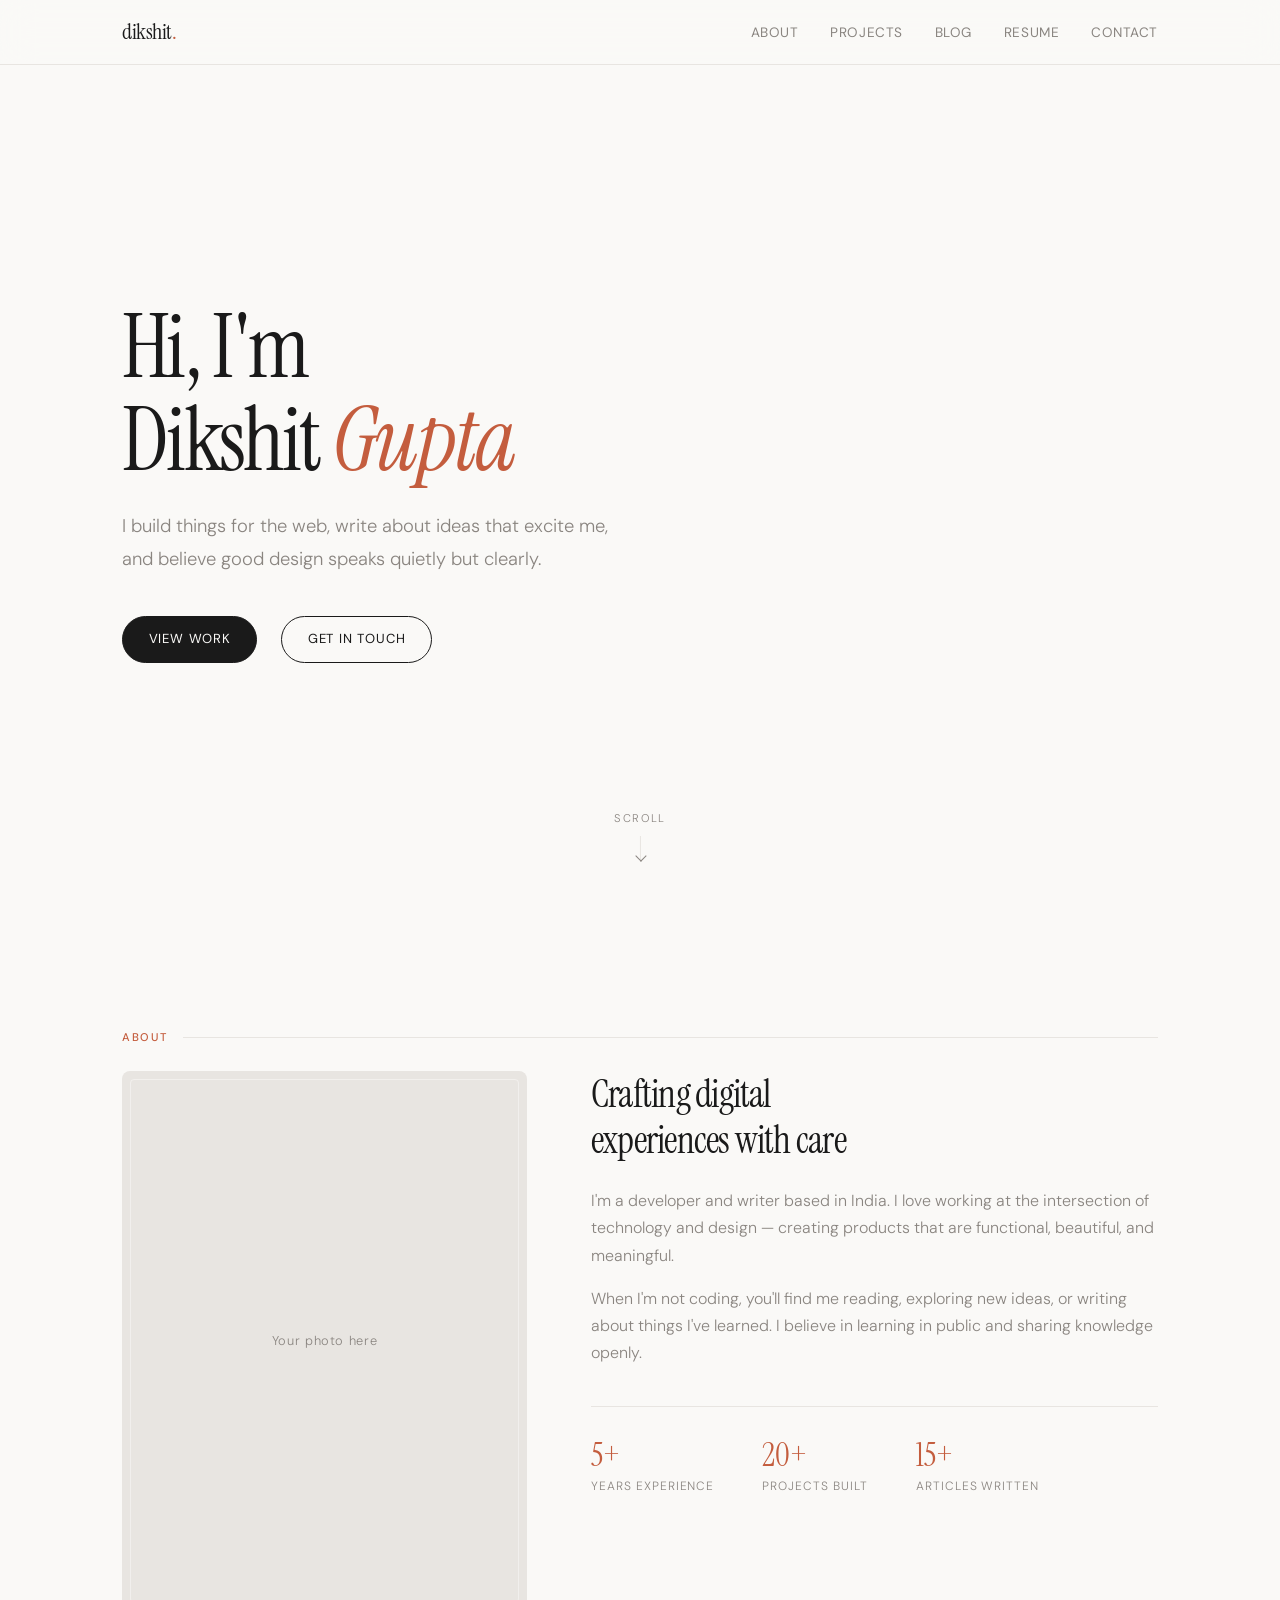
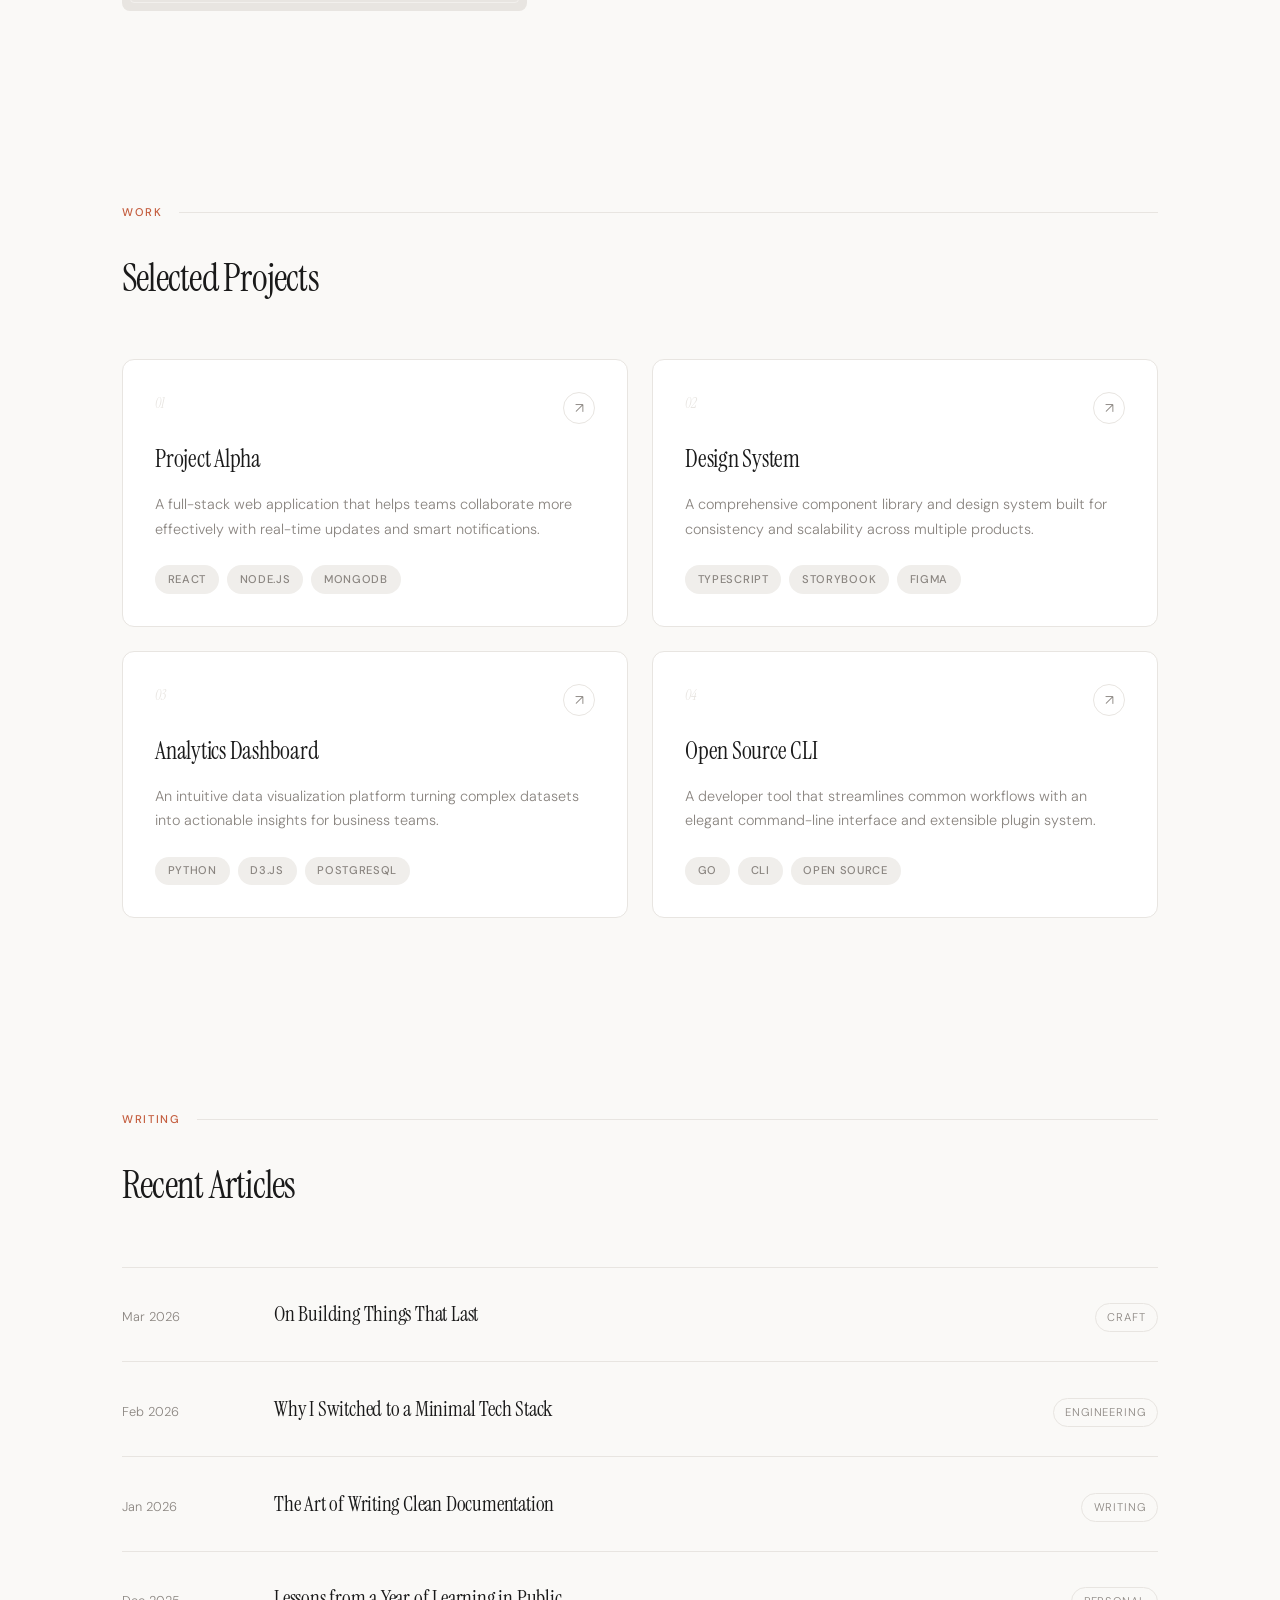
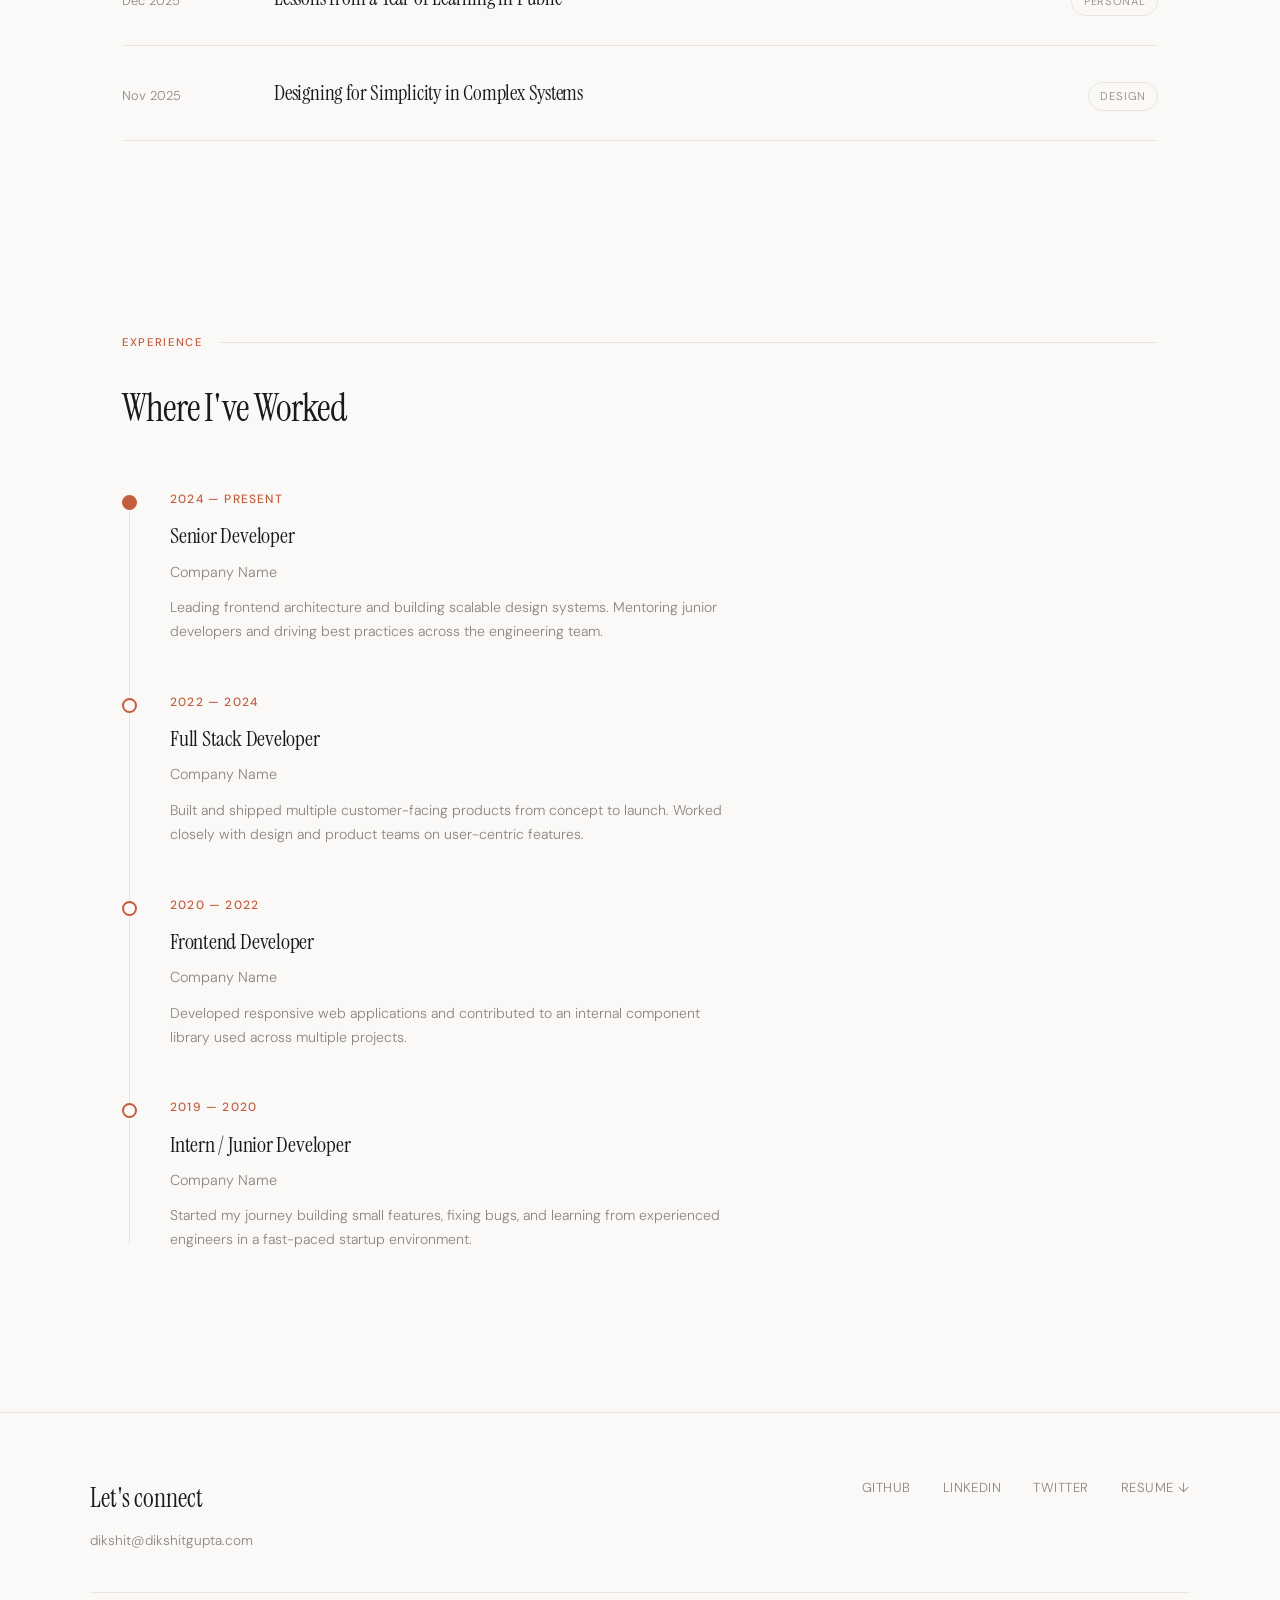
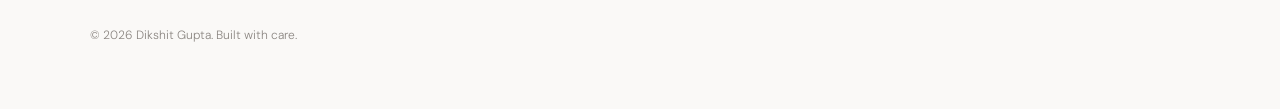
==== index.html @ 6ac7a6ec "basic page" ====
<!DOCTYPE html>
<html lang="en">
<head>
<meta charset="UTF-8">
<meta name="viewport" content="width=device-width, initial-scale=1.0">
<title>Dikshit Gupta</title>
<link href="https://fonts.googleapis.com/css2?family=Instrument+Serif:ital@0;1&family=DM+Sans:ital,wght@0,300;0,400;0,500;1,300;1,400&display=swap" rel="stylesheet">
<style>
  :root {
    --ink: #1a1a1a;
    --paper: #faf9f7;
    --muted: #8a8580;
    --accent: #c45d3e;
    --border: #e8e5e1;
    --card-bg: #ffffff;
    --tag-bg: #f0eeeb;
    --serif: 'Instrument Serif', Georgia, serif;
    --sans: 'DM Sans', -apple-system, sans-serif;
  }

  * { margin: 0; padding: 0; box-sizing: border-box; }

  html {
    scroll-behavior: smooth;
    scrollbar-width: thin;
    scrollbar-color: var(--border) transparent;
  }

  body {
    font-family: var(--sans);
    background: var(--paper);
    color: var(--ink);
    font-weight: 300;
    line-height: 1.7;
    font-size: 16px;
    -webkit-font-smoothing: antialiased;
  }

  ::selection {
    background: var(--accent);
    color: white;
  }

  /* ---- NAV ---- */
  nav {
    position: fixed;
    top: 0;
    width: 100%;
    z-index: 100;
    background: rgba(250, 249, 247, 0.85);
    backdrop-filter: blur(16px);
    -webkit-backdrop-filter: blur(16px);
    border-bottom: 1px solid var(--border);
  }

  nav .nav-inner {
    max-width: 1100px;
    margin: 0 auto;
    padding: 0 2rem;
    display: flex;
    justify-content: space-between;
    align-items: center;
    height: 64px;
  }

  nav .logo {
    font-family: var(--serif);
    font-size: 1.35rem;
    color: var(--ink);
    text-decoration: none;
    letter-spacing: -0.02em;
  }

  nav .logo span { color: var(--accent); }

  nav .nav-links {
    display: flex;
    gap: 2rem;
    list-style: none;
  }

  nav .nav-links a {
    text-decoration: none;
    color: var(--muted);
    font-size: 0.85rem;
    font-weight: 400;
    letter-spacing: 0.04em;
    text-transform: uppercase;
    transition: color 0.3s;
    position: relative;
  }

  nav .nav-links a::after {
    content: '';
    position: absolute;
    bottom: -4px;
    left: 0;
    width: 0;
    height: 1.5px;
    background: var(--accent);
    transition: width 0.3s ease;
  }

  nav .nav-links a:hover { color: var(--ink); }
  nav .nav-links a:hover::after { width: 100%; }

  /* ---- HAMBURGER ---- */
  .hamburger {
    display: none;
    flex-direction: column;
    gap: 5px;
    cursor: pointer;
    background: none;
    border: none;
    padding: 4px;
  }
  .hamburger span {
    display: block;
    width: 22px;
    height: 1.5px;
    background: var(--ink);
    transition: all 0.3s;
  }

  /* ---- SECTIONS ---- */
  section {
    max-width: 1100px;
    margin: 0 auto;
    padding: 0 2rem;
  }

  .section-label {
    font-size: 0.7rem;
    font-weight: 500;
    letter-spacing: 0.15em;
    text-transform: uppercase;
    color: var(--accent);
    margin-bottom: 1.5rem;
    display: flex;
    align-items: center;
    gap: 1rem;
  }

  .section-label::after {
    content: '';
    flex: 1;
    height: 1px;
    background: var(--border);
  }

  /* ---- HERO ---- */
  .hero {
    min-height: 100vh;
    display: flex;
    flex-direction: column;
    justify-content: center;
    padding-top: 64px;
  }

  .hero-content {
    max-width: 720px;
  }

  .hero h1 {
    font-family: var(--serif);
    font-size: clamp(3rem, 7vw, 5.5rem);
    font-weight: 400;
    line-height: 1.05;
    letter-spacing: -0.03em;
    margin-bottom: 1.5rem;
    color: var(--ink);
  }

  .hero h1 em {
    font-style: italic;
    color: var(--accent);
  }

  .hero p {
    font-size: 1.15rem;
    color: var(--muted);
    max-width: 520px;
    line-height: 1.8;
    margin-bottom: 2.5rem;
  }

  .hero-links {
    display: flex;
    gap: 1.5rem;
    flex-wrap: wrap;
  }

  .hero-links a {
    font-size: 0.82rem;
    font-weight: 400;
    letter-spacing: 0.06em;
    text-transform: uppercase;
    text-decoration: none;
    color: var(--ink);
    padding: 0.7rem 1.6rem;
    border: 1px solid var(--ink);
    border-radius: 100px;
    transition: all 0.3s ease;
  }

  .hero-links a:hover {
    background: var(--ink);
    color: var(--paper);
  }

  .hero-links a.primary {
    background: var(--ink);
    color: var(--paper);
  }

  .hero-links a.primary:hover {
    background: var(--accent);
    border-color: var(--accent);
  }

  .scroll-hint {
    position: absolute;
    bottom: 2.5rem;
    left: 50%;
    transform: translateX(-50%);
    display: flex;
    flex-direction: column;
    align-items: center;
    gap: 0.5rem;
    color: var(--muted);
    font-size: 0.7rem;
    letter-spacing: 0.15em;
    text-transform: uppercase;
    animation: gentle-bob 2.5s ease-in-out infinite;
  }

  .scroll-hint .arrow {
    width: 1px;
    height: 24px;
    background: var(--border);
    position: relative;
  }

  .scroll-hint .arrow::after {
    content: '';
    position: absolute;
    bottom: 0;
    left: -3px;
    width: 7px;
    height: 7px;
    border-right: 1px solid var(--muted);
    border-bottom: 1px solid var(--muted);
    transform: rotate(45deg);
  }

  @keyframes gentle-bob {
    0%, 100% { transform: translateX(-50%) translateY(0); }
    50% { transform: translateX(-50%) translateY(6px); }
  }

  /* ---- ABOUT ---- */
  .about {
    padding-top: 8rem;
    padding-bottom: 8rem;
  }

  .about-grid {
    display: grid;
    grid-template-columns: 1fr 1.4fr;
    gap: 4rem;
    align-items: start;
  }

  .about-photo {
    width: 100%;
    aspect-ratio: 3/4;
    background: var(--border);
    border-radius: 8px;
    display: flex;
    align-items: center;
    justify-content: center;
    color: var(--muted);
    font-size: 0.8rem;
    letter-spacing: 0.05em;
    position: relative;
    overflow: hidden;
  }

  .about-photo::before {
    content: '';
    position: absolute;
    inset: 8px;
    border: 1px solid rgba(255,255,255,0.4);
    border-radius: 4px;
    pointer-events: none;
  }

  .about-text h2 {
    font-family: var(--serif);
    font-size: 2.4rem;
    font-weight: 400;
    letter-spacing: -0.02em;
    margin-bottom: 1.5rem;
    line-height: 1.2;
  }

  .about-text p {
    color: var(--muted);
    margin-bottom: 1rem;
    font-size: 1rem;
  }

  .about-stats {
    display: flex;
    gap: 3rem;
    margin-top: 2.5rem;
    padding-top: 2rem;
    border-top: 1px solid var(--border);
  }

  .stat-item .stat-number {
    font-family: var(--serif);
    font-size: 2rem;
    color: var(--accent);
    line-height: 1;
  }

  .stat-item .stat-label {
    font-size: 0.75rem;
    color: var(--muted);
    text-transform: uppercase;
    letter-spacing: 0.08em;
    margin-top: 0.3rem;
  }

  /* ---- PROJECTS ---- */
  .projects {
    padding-top: 4rem;
    padding-bottom: 8rem;
  }

  .projects-header {
    display: flex;
    justify-content: space-between;
    align-items: flex-end;
    margin-bottom: 3rem;
  }

  .projects-header h2 {
    font-family: var(--serif);
    font-size: 2.4rem;
    font-weight: 400;
    letter-spacing: -0.02em;
  }

  .projects-grid {
    display: grid;
    grid-template-columns: repeat(2, 1fr);
    gap: 1.5rem;
  }

  .project-card {
    background: var(--card-bg);
    border: 1px solid var(--border);
    border-radius: 12px;
    padding: 2rem;
    transition: all 0.4s ease;
    cursor: pointer;
    position: relative;
    overflow: hidden;
  }

  .project-card::before {
    content: '';
    position: absolute;
    top: 0;
    left: 0;
    width: 100%;
    height: 3px;
    background: var(--accent);
    transform: scaleX(0);
    transform-origin: left;
    transition: transform 0.4s ease;
  }

  .project-card:hover {
    transform: translateY(-4px);
    box-shadow: 0 12px 40px rgba(0,0,0,0.06);
  }

  .project-card:hover::before {
    transform: scaleX(1);
  }

  .project-number {
    font-family: var(--serif);
    font-size: 0.85rem;
    color: var(--border);
    margin-bottom: 1.5rem;
    font-style: italic;
  }

  .project-card h3 {
    font-family: var(--serif);
    font-size: 1.5rem;
    font-weight: 400;
    margin-bottom: 0.75rem;
    letter-spacing: -0.01em;
  }

  .project-card p {
    color: var(--muted);
    font-size: 0.9rem;
    line-height: 1.7;
    margin-bottom: 1.5rem;
  }

  .project-tags {
    display: flex;
    flex-wrap: wrap;
    gap: 0.5rem;
  }

  .project-tags span {
    font-size: 0.7rem;
    font-weight: 500;
    letter-spacing: 0.06em;
    text-transform: uppercase;
    padding: 0.3rem 0.8rem;
    background: var(--tag-bg);
    border-radius: 100px;
    color: var(--muted);
  }

  .project-arrow {
    position: absolute;
    top: 2rem;
    right: 2rem;
    width: 32px;
    height: 32px;
    display: flex;
    align-items: center;
    justify-content: center;
    border-radius: 50%;
    border: 1px solid var(--border);
    color: var(--muted);
    font-size: 0.9rem;
    transition: all 0.3s ease;
  }

  .project-card:hover .project-arrow {
    background: var(--accent);
    border-color: var(--accent);
    color: white;
  }

  /* ---- BLOG ---- */
  .blog {
    padding-top: 4rem;
    padding-bottom: 8rem;
  }

  .blog h2 {
    font-family: var(--serif);
    font-size: 2.4rem;
    font-weight: 400;
    letter-spacing: -0.02em;
    margin-bottom: 3rem;
  }

  .blog-list {
    display: flex;
    flex-direction: column;
  }

  .blog-item {
    display: grid;
    grid-template-columns: 120px 1fr auto;
    gap: 2rem;
    align-items: baseline;
    padding: 1.8rem 0;
    border-bottom: 1px solid var(--border);
    text-decoration: none;
    color: inherit;
    transition: all 0.3s;
  }

  .blog-item:first-child {
    border-top: 1px solid var(--border);
  }

  .blog-item:hover {
    padding-left: 1rem;
  }

  .blog-date {
    font-size: 0.8rem;
    color: var(--muted);
    font-variant-numeric: tabular-nums;
  }

  .blog-title {
    font-family: var(--serif);
    font-size: 1.3rem;
    font-weight: 400;
    letter-spacing: -0.01em;
    transition: color 0.3s;
  }

  .blog-item:hover .blog-title {
    color: var(--accent);
  }

  .blog-category {
    font-size: 0.7rem;
    text-transform: uppercase;
    letter-spacing: 0.08em;
    color: var(--muted);
    padding: 0.25rem 0.7rem;
    border: 1px solid var(--border);
    border-radius: 100px;
    white-space: nowrap;
  }

  /* ---- RESUME ---- */
  .resume {
    padding-top: 4rem;
    padding-bottom: 8rem;
  }

  .resume h2 {
    font-family: var(--serif);
    font-size: 2.4rem;
    font-weight: 400;
    letter-spacing: -0.02em;
    margin-bottom: 3rem;
  }

  .timeline {
    position: relative;
    padding-left: 3rem;
  }

  .timeline::before {
    content: '';
    position: absolute;
    left: 7px;
    top: 8px;
    bottom: 8px;
    width: 1px;
    background: var(--border);
  }

  .timeline-item {
    position: relative;
    padding-bottom: 3rem;
  }

  .timeline-item:last-child { padding-bottom: 0; }

  .timeline-dot {
    position: absolute;
    left: -3rem;
    top: 6px;
    width: 15px;
    height: 15px;
    border-radius: 50%;
    border: 2px solid var(--accent);
    background: var(--paper);
    z-index: 1;
  }

  .timeline-item:first-child .timeline-dot {
    background: var(--accent);
  }

  .timeline-date {
    font-size: 0.75rem;
    color: var(--accent);
    text-transform: uppercase;
    letter-spacing: 0.1em;
    font-weight: 500;
    margin-bottom: 0.5rem;
  }

  .timeline-role {
    font-family: var(--serif);
    font-size: 1.4rem;
    font-weight: 400;
    margin-bottom: 0.25rem;
    letter-spacing: -0.01em;
  }

  .timeline-company {
    font-size: 0.9rem;
    color: var(--muted);
    margin-bottom: 0.75rem;
  }

  .timeline-desc {
    font-size: 0.88rem;
    color: var(--muted);
    line-height: 1.7;
    max-width: 560px;
  }

  /* ---- FOOTER ---- */
  footer {
    border-top: 1px solid var(--border);
    padding: 4rem 2rem;
    margin-top: 2rem;
  }

  .footer-inner {
    max-width: 1100px;
    margin: 0 auto;
    display: flex;
    justify-content: space-between;
    align-items: flex-start;
  }

  .footer-left h3 {
    font-family: var(--serif);
    font-size: 1.6rem;
    font-weight: 400;
    margin-bottom: 0.5rem;
  }

  .footer-left p {
    color: var(--muted);
    font-size: 0.85rem;
  }

  .footer-right {
    display: flex;
    gap: 2rem;
  }

  .footer-right a {
    color: var(--muted);
    text-decoration: none;
    font-size: 0.82rem;
    letter-spacing: 0.04em;
    text-transform: uppercase;
    transition: color 0.3s;
  }

  .footer-right a:hover {
    color: var(--accent);
  }

  .footer-bottom {
    max-width: 1100px;
    margin: 2.5rem auto 0;
    padding-top: 2rem;
    border-top: 1px solid var(--border);
    font-size: 0.75rem;
    color: var(--muted);
  }

  /* ---- ANIMATIONS ---- */
  .fade-in {
    opacity: 0;
    transform: translateY(24px);
    transition: opacity 0.8s ease, transform 0.8s ease;
  }

  .fade-in.visible {
    opacity: 1;
    transform: translateY(0);
  }

  /* ---- RESPONSIVE ---- */
  @media (max-width: 768px) {
    .hamburger { display: flex; }

    nav .nav-links {
      display: none;
      position: absolute;
      top: 64px;
      left: 0;
      right: 0;
      background: rgba(250,249,247,0.97);
      backdrop-filter: blur(16px);
      flex-direction: column;
      padding: 1.5rem 2rem;
      gap: 1rem;
      border-bottom: 1px solid var(--border);
    }

    nav .nav-links.open { display: flex; }

    .about-grid { grid-template-columns: 1fr; gap: 2rem; }
    .about-photo { max-width: 280px; }
    .projects-grid { grid-template-columns: 1fr; }

    .blog-item {
      grid-template-columns: 1fr;
      gap: 0.3rem;
    }
    .blog-category { justify-self: start; margin-top: 0.5rem; }

    .footer-inner { flex-direction: column; gap: 2rem; }
    .about-stats { gap: 2rem; flex-wrap: wrap; }
    .scroll-hint { display: none; }
  }
</style>
</head>
<body>

<!-- NAV -->
<nav>
  <div class="nav-inner">
    <a href="#" class="logo">dikshit<span>.</span></a>
    <button class="hamburger" onclick="document.querySelector('.nav-links').classList.toggle('open')" aria-label="Menu">
      <span></span><span></span><span></span>
    </button>
    <ul class="nav-links">
      <li><a href="#about">About</a></li>
      <li><a href="#projects">Projects</a></li>
      <li><a href="#blog">Blog</a></li>
      <li><a href="#resume">Resume</a></li>
      <li><a href="#contact">Contact</a></li>
    </ul>
  </div>
</nav>

<!-- HERO -->
<section class="hero" id="home">
  <div class="hero-content fade-in">
    <h1>Hi, I'm<br>Dikshit <em>Gupta</em></h1>
    <p>I build things for the web, write about ideas that excite me, and believe good design speaks quietly but clearly.</p>
    <div class="hero-links">
      <a href="#projects" class="primary">View Work</a>
      <a href="#contact">Get in Touch</a>
    </div>
  </div>
  <div class="scroll-hint">
    <span>Scroll</span>
    <div class="arrow"></div>
  </div>
</section>

<!-- ABOUT -->
<section class="about" id="about">
  <div class="section-label fade-in">About</div>
  <div class="about-grid">
    <div class="about-photo fade-in">Your photo here</div>
    <div class="about-text fade-in">
      <h2>Crafting digital<br>experiences with care</h2>
      <p>I'm a developer and writer based in India. I love working at the intersection of technology and design — creating products that are functional, beautiful, and meaningful.</p>
      <p>When I'm not coding, you'll find me reading, exploring new ideas, or writing about things I've learned. I believe in learning in public and sharing knowledge openly.</p>
      <div class="about-stats">
        <div class="stat-item">
          <div class="stat-number">5+</div>
          <div class="stat-label">Years Experience</div>
        </div>
        <div class="stat-item">
          <div class="stat-number">20+</div>
          <div class="stat-label">Projects Built</div>
        </div>
        <div class="stat-item">
          <div class="stat-number">15+</div>
          <div class="stat-label">Articles Written</div>
        </div>
      </div>
    </div>
  </div>
</section>

<!-- PROJECTS -->
<section class="projects" id="projects">
  <div class="section-label fade-in">Work</div>
  <div class="projects-header fade-in">
    <h2>Selected Projects</h2>
  </div>
  <div class="projects-grid">
    <div class="project-card fade-in">
      <div class="project-number">01</div>
      <div class="project-arrow">↗</div>
      <h3>Project Alpha</h3>
      <p>A full-stack web application that helps teams collaborate more effectively with real-time updates and smart notifications.</p>
      <div class="project-tags">
        <span>React</span>
        <span>Node.js</span>
        <span>MongoDB</span>
      </div>
    </div>
    <div class="project-card fade-in">
      <div class="project-number">02</div>
      <div class="project-arrow">↗</div>
      <h3>Design System</h3>
      <p>A comprehensive component library and design system built for consistency and scalability across multiple products.</p>
      <div class="project-tags">
        <span>TypeScript</span>
        <span>Storybook</span>
        <span>Figma</span>
      </div>
    </div>
    <div class="project-card fade-in">
      <div class="project-number">03</div>
      <div class="project-arrow">↗</div>
      <h3>Analytics Dashboard</h3>
      <p>An intuitive data visualization platform turning complex datasets into actionable insights for business teams.</p>
      <div class="project-tags">
        <span>Python</span>
        <span>D3.js</span>
        <span>PostgreSQL</span>
      </div>
    </div>
    <div class="project-card fade-in">
      <div class="project-number">04</div>
      <div class="project-arrow">↗</div>
      <h3>Open Source CLI</h3>
      <p>A developer tool that streamlines common workflows with an elegant command-line interface and extensible plugin system.</p>
      <div class="project-tags">
        <span>Go</span>
        <span>CLI</span>
        <span>Open Source</span>
      </div>
    </div>
  </div>
</section>

<!-- BLOG -->
<section class="blog" id="blog">
  <div class="section-label fade-in">Writing</div>
  <h2 class="fade-in">Recent Articles</h2>
  <div class="blog-list">
    <a href="#" class="blog-item fade-in">
      <span class="blog-date">Mar 2026</span>
      <span class="blog-title">On Building Things That Last</span>
      <span class="blog-category">Craft</span>
    </a>
    <a href="#" class="blog-item fade-in">
      <span class="blog-date">Feb 2026</span>
      <span class="blog-title">Why I Switched to a Minimal Tech Stack</span>
      <span class="blog-category">Engineering</span>
    </a>
    <a href="#" class="blog-item fade-in">
      <span class="blog-date">Jan 2026</span>
      <span class="blog-title">The Art of Writing Clean Documentation</span>
      <span class="blog-category">Writing</span>
    </a>
    <a href="#" class="blog-item fade-in">
      <span class="blog-date">Dec 2025</span>
      <span class="blog-title">Lessons from a Year of Learning in Public</span>
      <span class="blog-category">Personal</span>
    </a>
    <a href="#" class="blog-item fade-in">
      <span class="blog-date">Nov 2025</span>
      <span class="blog-title">Designing for Simplicity in Complex Systems</span>
      <span class="blog-category">Design</span>
    </a>
  </div>
</section>

<!-- RESUME -->
<section class="resume" id="resume">
  <div class="section-label fade-in">Experience</div>
  <h2 class="fade-in">Where I've Worked</h2>
  <div class="timeline fade-in">
    <div class="timeline-item">
      <div class="timeline-dot"></div>
      <div class="timeline-date">2024 — Present</div>
      <div class="timeline-role">Senior Developer</div>
      <div class="timeline-company">Company Name</div>
      <div class="timeline-desc">Leading frontend architecture and building scalable design systems. Mentoring junior developers and driving best practices across the engineering team.</div>
    </div>
    <div class="timeline-item">
      <div class="timeline-dot"></div>
      <div class="timeline-date">2022 — 2024</div>
      <div class="timeline-role">Full Stack Developer</div>
      <div class="timeline-company">Company Name</div>
      <div class="timeline-desc">Built and shipped multiple customer-facing products from concept to launch. Worked closely with design and product teams on user-centric features.</div>
    </div>
    <div class="timeline-item">
      <div class="timeline-dot"></div>
      <div class="timeline-date">2020 — 2022</div>
      <div class="timeline-role">Frontend Developer</div>
      <div class="timeline-company">Company Name</div>
      <div class="timeline-desc">Developed responsive web applications and contributed to an internal component library used across multiple projects.</div>
    </div>
    <div class="timeline-item">
      <div class="timeline-dot"></div>
      <div class="timeline-date">2019 — 2020</div>
      <div class="timeline-role">Intern / Junior Developer</div>
      <div class="timeline-company">Company Name</div>
      <div class="timeline-desc">Started my journey building small features, fixing bugs, and learning from experienced engineers in a fast-paced startup environment.</div>
    </div>
  </div>
</section>

<!-- FOOTER / CONTACT -->
<footer id="contact">
  <div class="footer-inner">
    <div class="footer-left">
      <h3>Let's connect</h3>
      <p>dikshit@dikshitgupta.com</p>
    </div>
    <div class="footer-right">
      <a href="#">GitHub</a>
      <a href="#">LinkedIn</a>
      <a href="#">Twitter</a>
      <a href="#">Resume ↓</a>
    </div>
  </div>
  <div class="footer-bottom">
    © 2026 Dikshit Gupta. Built with care.
  </div>
</footer>

<script>
  // Intersection Observer for fade-in animations
  const observer = new IntersectionObserver((entries) => {
    entries.forEach((entry, index) => {
      if (entry.isIntersecting) {
        setTimeout(() => {
          entry.target.classList.add('visible');
        }, index * 80);
        observer.unobserve(entry.target);
      }
    });
  }, { threshold: 0.1, rootMargin: '0px 0px -40px 0px' });

  document.querySelectorAll('.fade-in').forEach(el => observer.observe(el));

  // Close mobile menu on link click
  document.querySelectorAll('.nav-links a').forEach(link => {
    link.addEventListener('click', () => {
      document.querySelector('.nav-links').classList.remove('open');
    });
  });
</script>
</body>
</html>
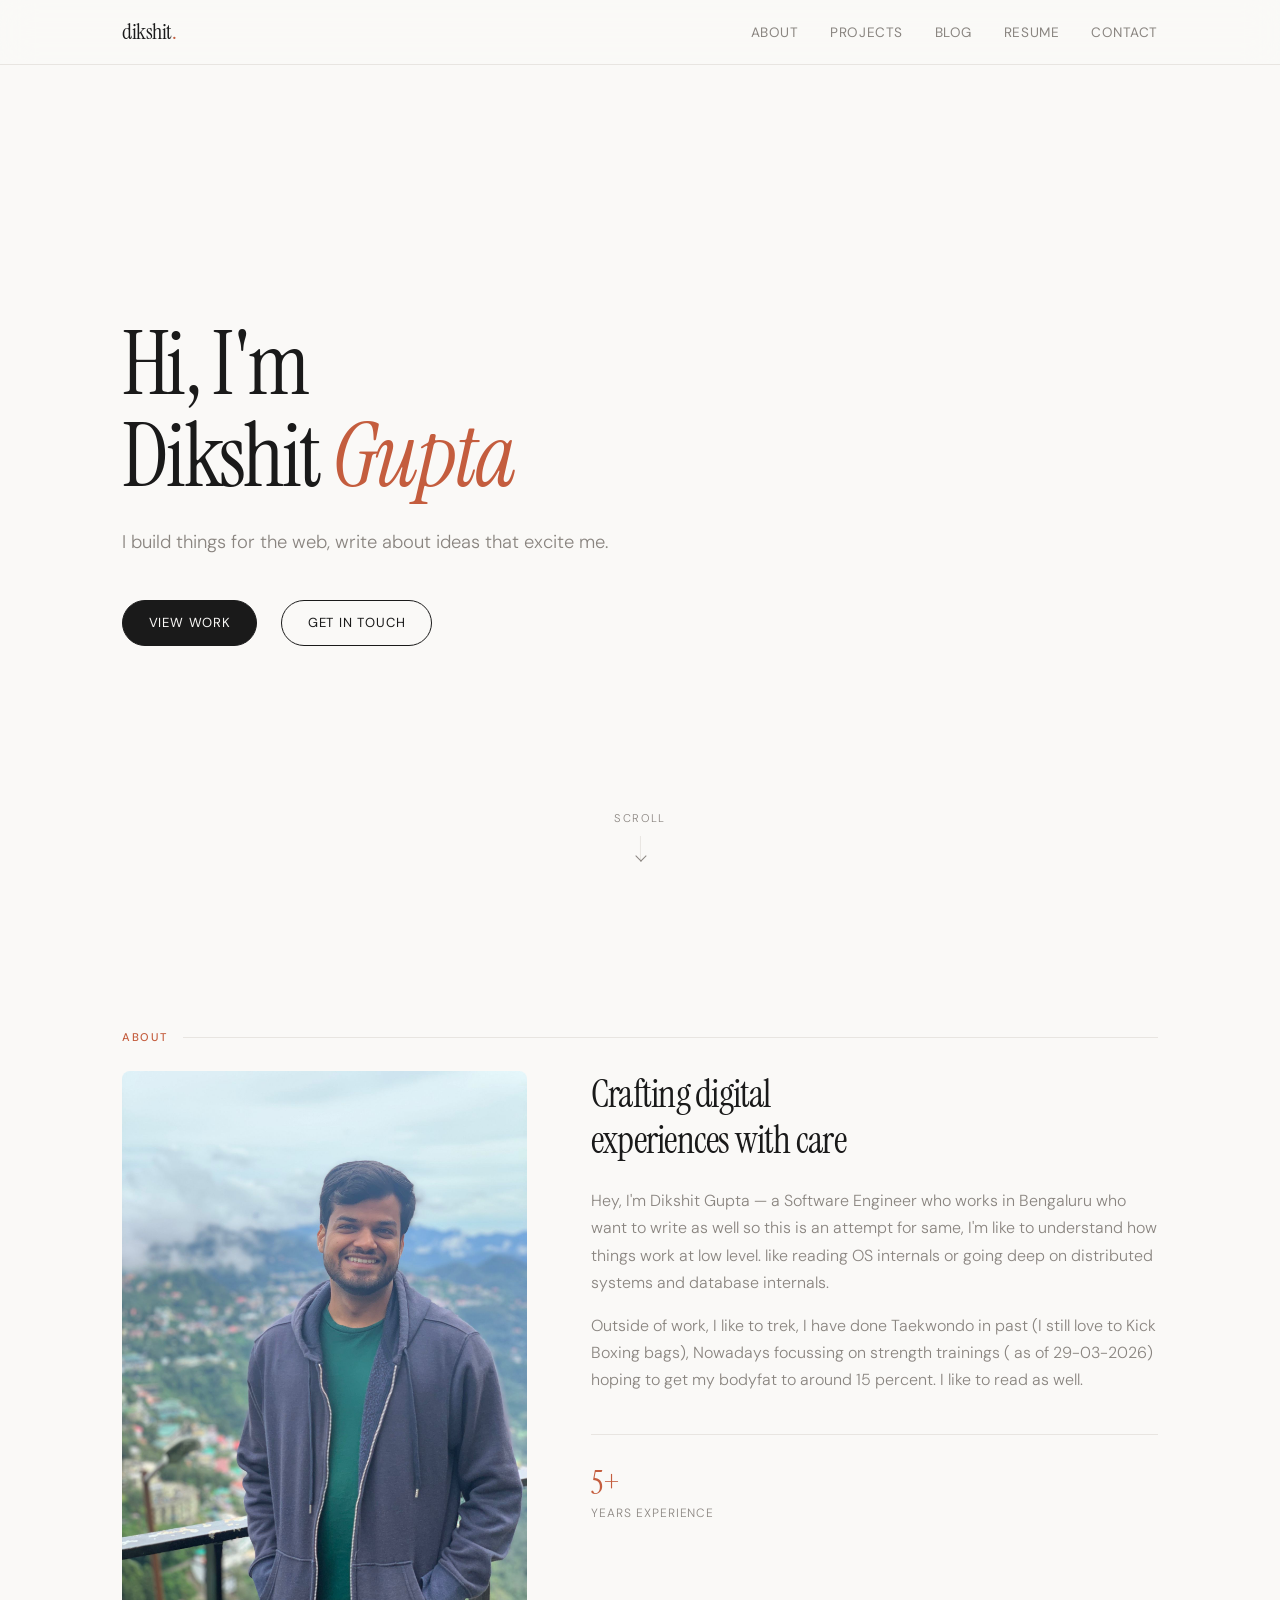
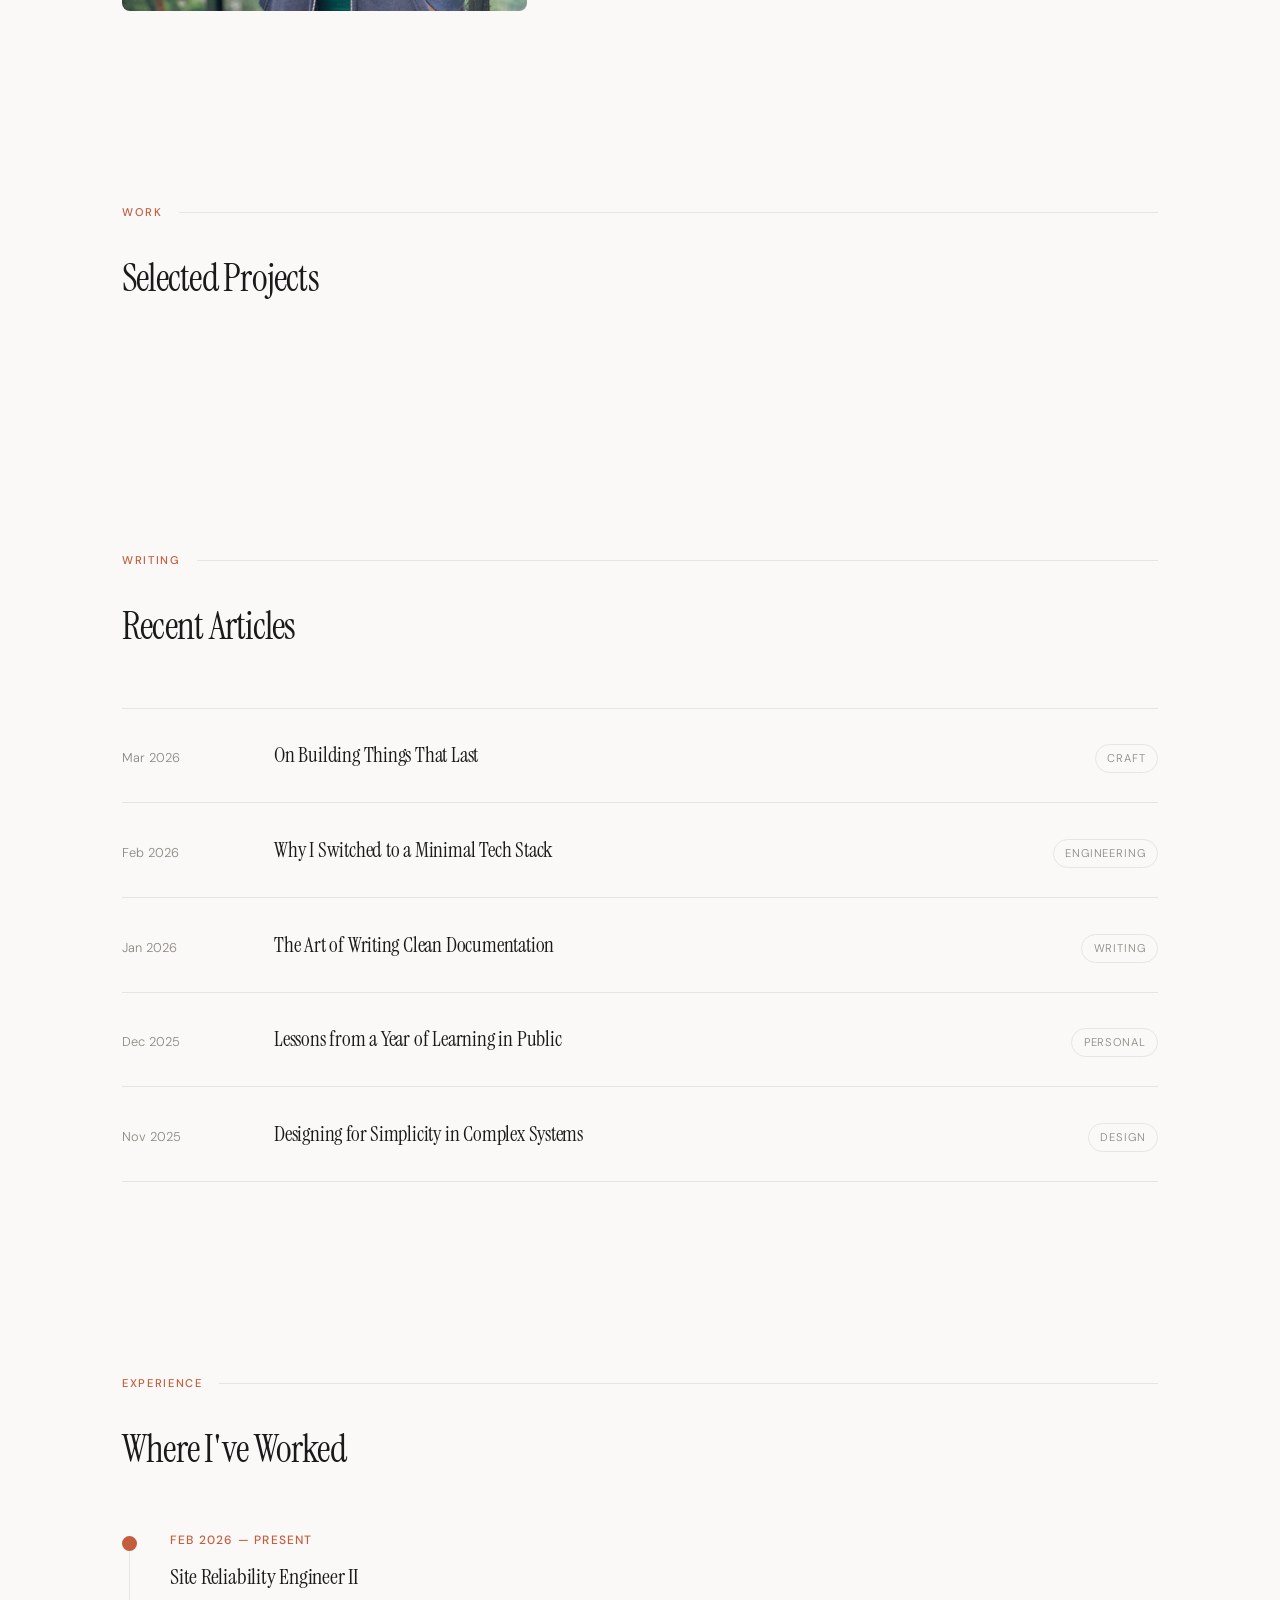
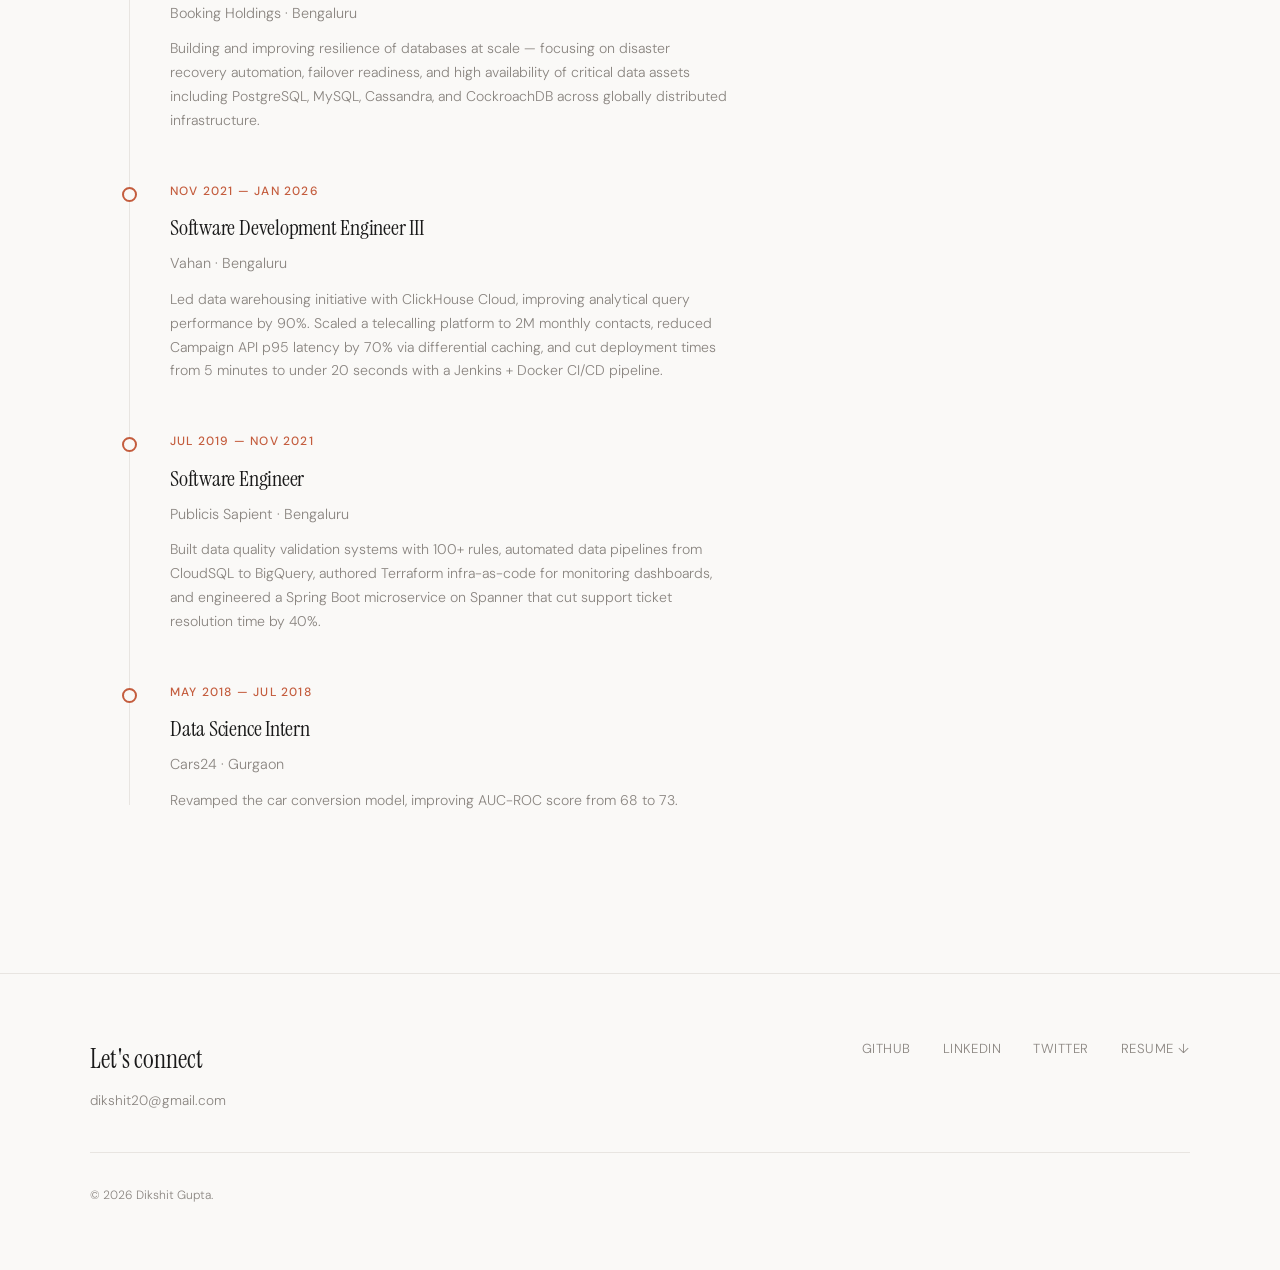
==== commit 289acb20: "fix :  updated with resume, hyperlinks" ====
--- a/index.html
+++ b/index.html
@@ -729,7 +729,7 @@
 <section class="hero" id="home">
   <div class="hero-content fade-in">
     <h1>Hi, I'm<br>Dikshit <em>Gupta</em></h1>
-    <p>I build things for the web, write about ideas that excite me, and believe good design speaks quietly but clearly.</p>
+    <p>I build things for the web, write about ideas that excite me.</p>
     <div class="hero-links">
       <a href="#projects" class="primary">View Work</a>
       <a href="#contact">Get in Touch</a>
@@ -745,24 +745,24 @@
 <section class="about" id="about">
   <div class="section-label fade-in">About</div>
   <div class="about-grid">
-    <div class="about-photo fade-in">Your photo here</div>
+    <img src="DG_MUSSORIE.jpg" alt="Dikshit Gupta" class="about-photo fade-in" style="object-fit: cover;">
     <div class="about-text fade-in">
       <h2>Crafting digital<br>experiences with care</h2>
-      <p>I'm a developer and writer based in India. I love working at the intersection of technology and design — creating products that are functional, beautiful, and meaningful.</p>
-      <p>When I'm not coding, you'll find me reading, exploring new ideas, or writing about things I've learned. I believe in learning in public and sharing knowledge openly.</p>
+      <p>Hey, I'm Dikshit Gupta — a Software Engineer who works in Bengaluru who want to write as well so this is an attempt for same, I'm like to understand how things work at low level. like reading OS internals or going deep on distributed systems and database internals.</p>
+      <p>Outside of work, I like to trek, I have done Taekwondo in past (I still love to Kick Boxing bags), Nowadays focussing on strength trainings ( as of 29-03-2026) hoping to get my bodyfat to around 15 percent. I like to read as well.</p>
       <div class="about-stats">
         <div class="stat-item">
           <div class="stat-number">5+</div>
           <div class="stat-label">Years Experience</div>
         </div>
-        <div class="stat-item">
+        <!-- <div class="stat-item">
           <div class="stat-number">20+</div>
           <div class="stat-label">Projects Built</div>
         </div>
         <div class="stat-item">
           <div class="stat-number">15+</div>
           <div class="stat-label">Articles Written</div>
-        </div>
+        </div> -->
       </div>
     </div>
   </div>
@@ -774,6 +774,7 @@
   <div class="projects-header fade-in">
     <h2>Selected Projects</h2>
   </div>
+  <!-- TODO: Add real projects here
   <div class="projects-grid">
     <div class="project-card fade-in">
       <div class="project-number">01</div>
@@ -820,6 +821,7 @@
       </div>
     </div>
   </div>
+  -->
 </section>
 
 <!-- BLOG -->
@@ -862,31 +864,31 @@
   <div class="timeline fade-in">
     <div class="timeline-item">
       <div class="timeline-dot"></div>
-      <div class="timeline-date">2024 — Present</div>
-      <div class="timeline-role">Senior Developer</div>
-      <div class="timeline-company">Company Name</div>
-      <div class="timeline-desc">Leading frontend architecture and building scalable design systems. Mentoring junior developers and driving best practices across the engineering team.</div>
+      <div class="timeline-date">Feb 2026 — Present</div>
+      <div class="timeline-role">Site Reliability Engineer II</div>
+      <div class="timeline-company">Booking Holdings · Bengaluru</div>
+      <div class="timeline-desc">Building and improving resilience of databases at scale — focusing on disaster recovery automation, failover readiness, and high availability of critical data assets including PostgreSQL, MySQL, Cassandra, and CockroachDB across globally distributed infrastructure.</div>
     </div>
     <div class="timeline-item">
       <div class="timeline-dot"></div>
-      <div class="timeline-date">2022 — 2024</div>
-      <div class="timeline-role">Full Stack Developer</div>
-      <div class="timeline-company">Company Name</div>
-      <div class="timeline-desc">Built and shipped multiple customer-facing products from concept to launch. Worked closely with design and product teams on user-centric features.</div>
+      <div class="timeline-date">Nov 2021 — Jan 2026</div>
+      <div class="timeline-role">Software Development Engineer III</div>
+      <div class="timeline-company">Vahan · Bengaluru</div>
+      <div class="timeline-desc">Led data warehousing initiative with ClickHouse Cloud, improving analytical query performance by 90%. Scaled a telecalling platform to 2M monthly contacts, reduced Campaign API p95 latency by 70% via differential caching, and cut deployment times from 5 minutes to under 20 seconds with a Jenkins + Docker CI/CD pipeline.</div>
     </div>
     <div class="timeline-item">
       <div class="timeline-dot"></div>
-      <div class="timeline-date">2020 — 2022</div>
-      <div class="timeline-role">Frontend Developer</div>
-      <div class="timeline-company">Company Name</div>
-      <div class="timeline-desc">Developed responsive web applications and contributed to an internal component library used across multiple projects.</div>
+      <div class="timeline-date">Jul 2019 — Nov 2021</div>
+      <div class="timeline-role">Software Engineer</div>
+      <div class="timeline-company">Publicis Sapient · Bengaluru</div>
+      <div class="timeline-desc">Built data quality validation systems with 100+ rules, automated data pipelines from CloudSQL to BigQuery, authored Terraform infra-as-code for monitoring dashboards, and engineered a Spring Boot microservice on Spanner that cut support ticket resolution time by 40%.</div>
     </div>
     <div class="timeline-item">
       <div class="timeline-dot"></div>
-      <div class="timeline-date">2019 — 2020</div>
-      <div class="timeline-role">Intern / Junior Developer</div>
-      <div class="timeline-company">Company Name</div>
-      <div class="timeline-desc">Started my journey building small features, fixing bugs, and learning from experienced engineers in a fast-paced startup environment.</div>
+      <div class="timeline-date">May 2018 — Jul 2018</div>
+      <div class="timeline-role">Data Science Intern</div>
+      <div class="timeline-company">Cars24 · Gurgaon</div>
+      <div class="timeline-desc">Revamped the car conversion model, improving AUC-ROC score from 68 to 73.</div>
     </div>
   </div>
 </section>
@@ -896,17 +898,17 @@
   <div class="footer-inner">
     <div class="footer-left">
       <h3>Let's connect</h3>
-      <p>dikshit@dikshitgupta.com</p>
+      <p>dikshit20@gmail.com</p>
     </div>
     <div class="footer-right">
-      <a href="#">GitHub</a>
-      <a href="#">LinkedIn</a>
-      <a href="#">Twitter</a>
-      <a href="#">Resume ↓</a>
+      <a href="https://github.com/dikshitgupta">GitHub</a>
+      <a href="https://www.linkedin.com/in/dikshitgupta">LinkedIn</a>
+      <a href="https://x.com/dikshitddn">Twitter</a>
+      <a href="https://drive.google.com/file/d/1sWE1ALvWl3T186RbWtA4Byhnuk5HmwbN/view?usp=drive_link">Resume ↓</a>
     </div>
   </div>
   <div class="footer-bottom">
-    © 2026 Dikshit Gupta. Built with care.
+    © 2026 Dikshit Gupta.
   </div>
 </footer>
 
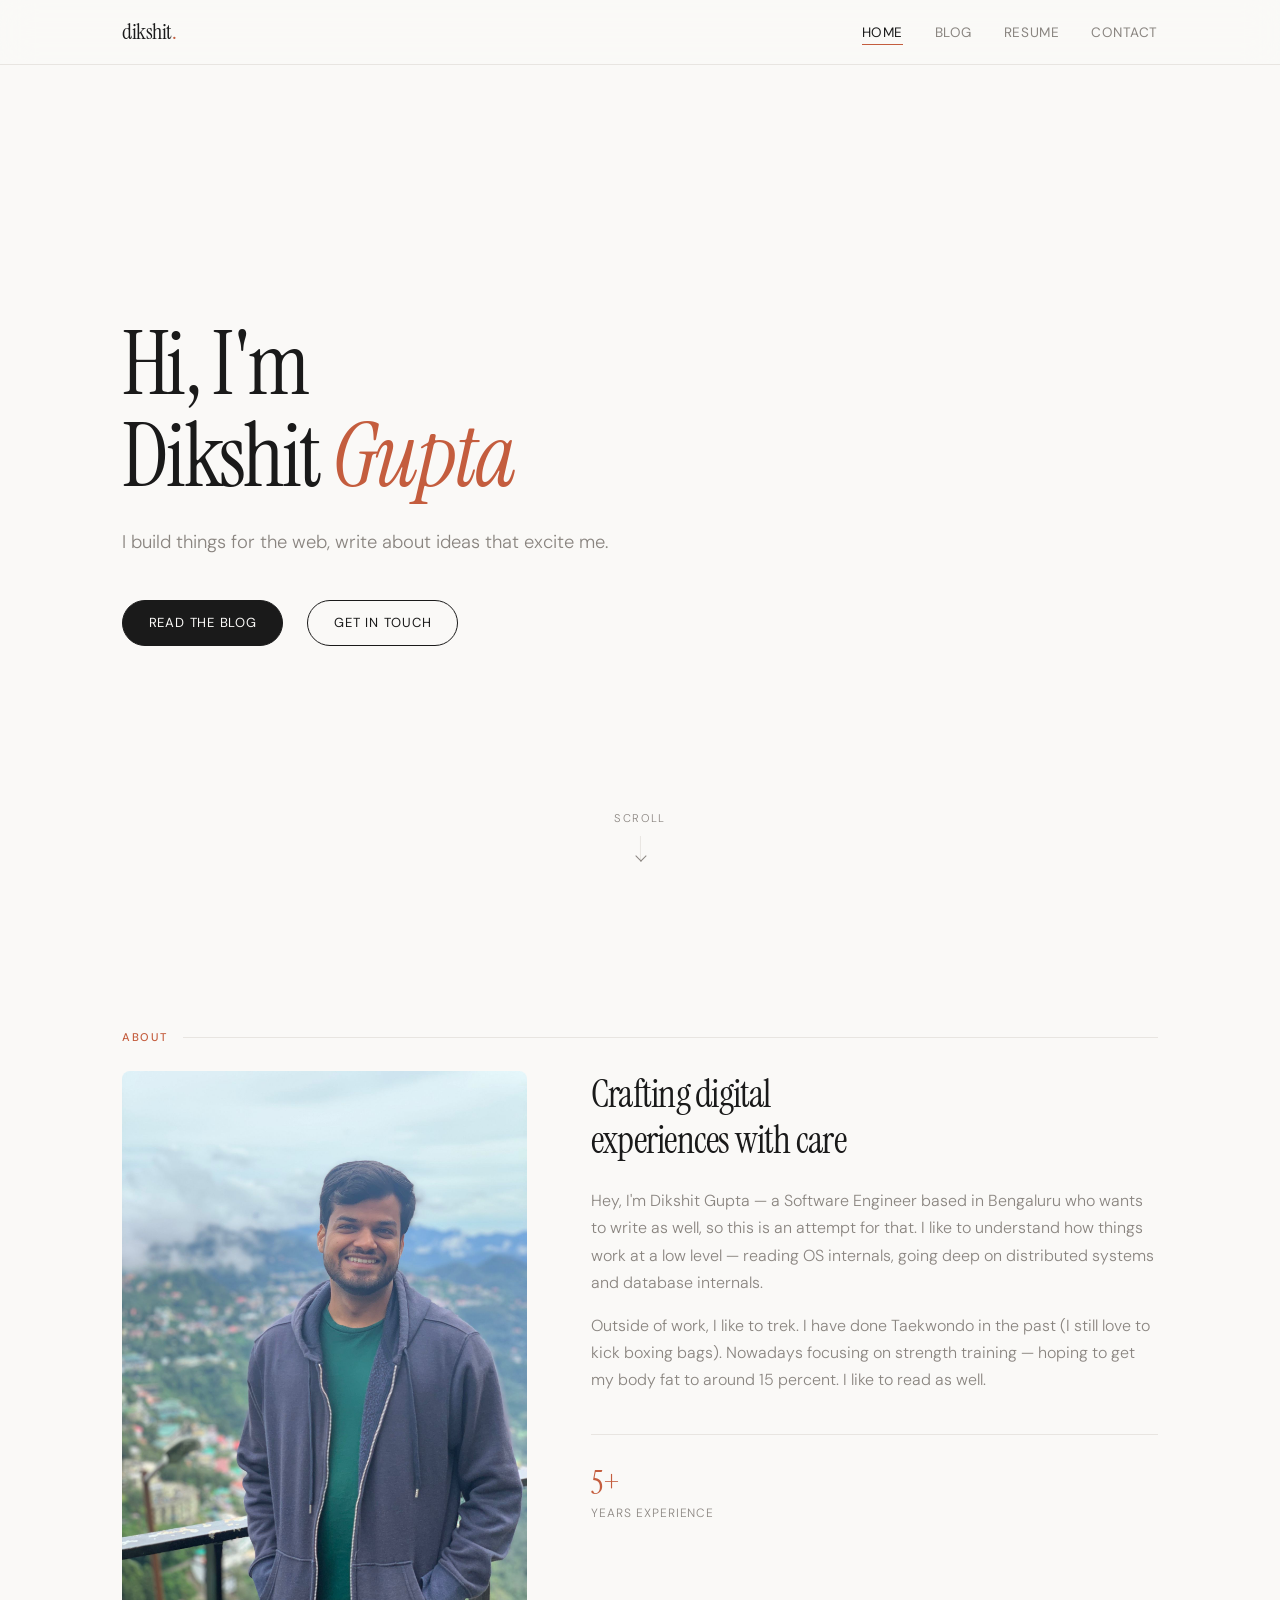
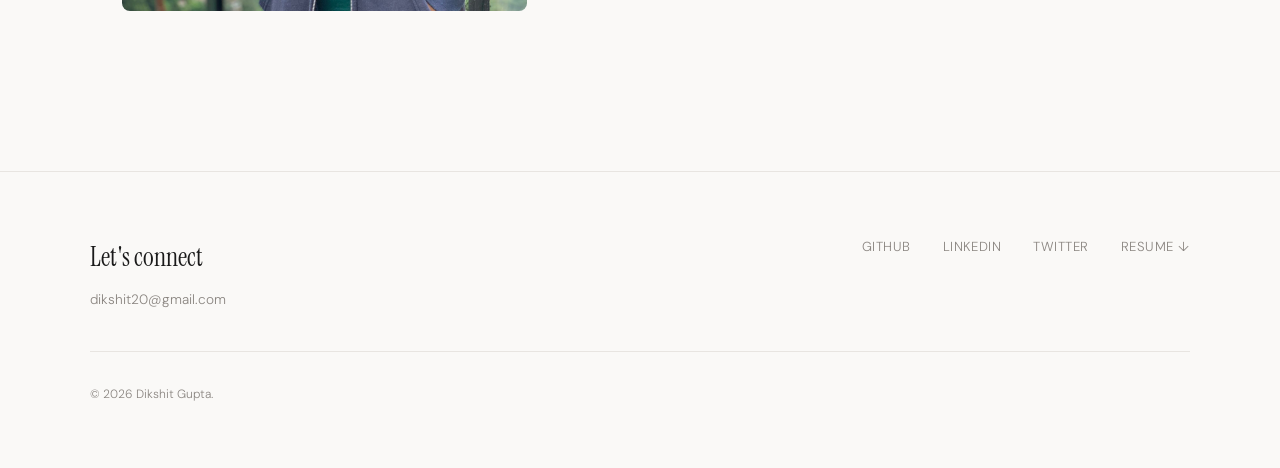
==== commit 2845393d: "fix: updated my blog with different pages" ====
--- a/index.html
+++ b/index.html
@@ -5,149 +5,8 @@
 <meta name="viewport" content="width=device-width, initial-scale=1.0">
 <title>Dikshit Gupta</title>
 <link href="https://fonts.googleapis.com/css2?family=Instrument+Serif:ital@0;1&family=DM+Sans:ital,wght@0,300;0,400;0,500;1,300;1,400&display=swap" rel="stylesheet">
+<link rel="stylesheet" href="styles.css">
 <style>
-  :root {
-    --ink: #1a1a1a;
-    --paper: #faf9f7;
-    --muted: #8a8580;
-    --accent: #c45d3e;
-    --border: #e8e5e1;
-    --card-bg: #ffffff;
-    --tag-bg: #f0eeeb;
-    --serif: 'Instrument Serif', Georgia, serif;
-    --sans: 'DM Sans', -apple-system, sans-serif;
-  }
-
-  * { margin: 0; padding: 0; box-sizing: border-box; }
-
-  html {
-    scroll-behavior: smooth;
-    scrollbar-width: thin;
-    scrollbar-color: var(--border) transparent;
-  }
-
-  body {
-    font-family: var(--sans);
-    background: var(--paper);
-    color: var(--ink);
-    font-weight: 300;
-    line-height: 1.7;
-    font-size: 16px;
-    -webkit-font-smoothing: antialiased;
-  }
-
-  ::selection {
-    background: var(--accent);
-    color: white;
-  }
-
-  /* ---- NAV ---- */
-  nav {
-    position: fixed;
-    top: 0;
-    width: 100%;
-    z-index: 100;
-    background: rgba(250, 249, 247, 0.85);
-    backdrop-filter: blur(16px);
-    -webkit-backdrop-filter: blur(16px);
-    border-bottom: 1px solid var(--border);
-  }
-
-  nav .nav-inner {
-    max-width: 1100px;
-    margin: 0 auto;
-    padding: 0 2rem;
-    display: flex;
-    justify-content: space-between;
-    align-items: center;
-    height: 64px;
-  }
-
-  nav .logo {
-    font-family: var(--serif);
-    font-size: 1.35rem;
-    color: var(--ink);
-    text-decoration: none;
-    letter-spacing: -0.02em;
-  }
-
-  nav .logo span { color: var(--accent); }
-
-  nav .nav-links {
-    display: flex;
-    gap: 2rem;
-    list-style: none;
-  }
-
-  nav .nav-links a {
-    text-decoration: none;
-    color: var(--muted);
-    font-size: 0.85rem;
-    font-weight: 400;
-    letter-spacing: 0.04em;
-    text-transform: uppercase;
-    transition: color 0.3s;
-    position: relative;
-  }
-
-  nav .nav-links a::after {
-    content: '';
-    position: absolute;
-    bottom: -4px;
-    left: 0;
-    width: 0;
-    height: 1.5px;
-    background: var(--accent);
-    transition: width 0.3s ease;
-  }
-
-  nav .nav-links a:hover { color: var(--ink); }
-  nav .nav-links a:hover::after { width: 100%; }
-
-  /* ---- HAMBURGER ---- */
-  .hamburger {
-    display: none;
-    flex-direction: column;
-    gap: 5px;
-    cursor: pointer;
-    background: none;
-    border: none;
-    padding: 4px;
-  }
-  .hamburger span {
-    display: block;
-    width: 22px;
-    height: 1.5px;
-    background: var(--ink);
-    transition: all 0.3s;
-  }
-
-  /* ---- SECTIONS ---- */
-  section {
-    max-width: 1100px;
-    margin: 0 auto;
-    padding: 0 2rem;
-  }
-
-  .section-label {
-    font-size: 0.7rem;
-    font-weight: 500;
-    letter-spacing: 0.15em;
-    text-transform: uppercase;
-    color: var(--accent);
-    margin-bottom: 1.5rem;
-    display: flex;
-    align-items: center;
-    gap: 1rem;
-  }
-
-  .section-label::after {
-    content: '';
-    flex: 1;
-    height: 1px;
-    background: var(--border);
-  }
-
   /* ---- HERO ---- */
   .hero {
     min-height: 100vh;
@@ -155,6 +14,7 @@
     flex-direction: column;
     justify-content: center;
     padding-top: 64px;
+    position: relative;
   }
 
   .hero-content {
@@ -253,11 +113,6 @@
     transform: rotate(45deg);
   }
 
-  @keyframes gentle-bob {
-    0%, 100% { transform: translateX(-50%) translateY(0); }
-    50% { transform: translateX(-50%) translateY(6px); }
-  }
-
   /* ---- ABOUT ---- */
   .about {
     padding-top: 8rem;
@@ -333,374 +188,9 @@
     margin-top: 0.3rem;
   }
 
-  /* ---- PROJECTS ---- */
-  .projects {
-    padding-top: 4rem;
-    padding-bottom: 8rem;
-  }
-
-  .projects-header {
-    display: flex;
-    justify-content: space-between;
-    align-items: flex-end;
-    margin-bottom: 3rem;
-  }
-
-  .projects-header h2 {
-    font-family: var(--serif);
-    font-size: 2.4rem;
-    font-weight: 400;
-    letter-spacing: -0.02em;
-  }
-
-  .projects-grid {
-    display: grid;
-    grid-template-columns: repeat(2, 1fr);
-    gap: 1.5rem;
-  }
-
-  .project-card {
-    background: var(--card-bg);
-    border: 1px solid var(--border);
-    border-radius: 12px;
-    padding: 2rem;
-    transition: all 0.4s ease;
-    cursor: pointer;
-    position: relative;
-    overflow: hidden;
-  }
-
-  .project-card::before {
-    content: '';
-    position: absolute;
-    top: 0;
-    left: 0;
-    width: 100%;
-    height: 3px;
-    background: var(--accent);
-    transform: scaleX(0);
-    transform-origin: left;
-    transition: transform 0.4s ease;
-  }
-
-  .project-card:hover {
-    transform: translateY(-4px);
-    box-shadow: 0 12px 40px rgba(0,0,0,0.06);
-  }
-
-  .project-card:hover::before {
-    transform: scaleX(1);
-  }
-
-  .project-number {
-    font-family: var(--serif);
-    font-size: 0.85rem;
-    color: var(--border);
-    margin-bottom: 1.5rem;
-    font-style: italic;
-  }
-
-  .project-card h3 {
-    font-family: var(--serif);
-    font-size: 1.5rem;
-    font-weight: 400;
-    margin-bottom: 0.75rem;
-    letter-spacing: -0.01em;
-  }
-
-  .project-card p {
-    color: var(--muted);
-    font-size: 0.9rem;
-    line-height: 1.7;
-    margin-bottom: 1.5rem;
-  }
-
-  .project-tags {
-    display: flex;
-    flex-wrap: wrap;
-    gap: 0.5rem;
-  }
-
-  .project-tags span {
-    font-size: 0.7rem;
-    font-weight: 500;
-    letter-spacing: 0.06em;
-    text-transform: uppercase;
-    padding: 0.3rem 0.8rem;
-    background: var(--tag-bg);
-    border-radius: 100px;
-    color: var(--muted);
-  }
-
-  .project-arrow {
-    position: absolute;
-    top: 2rem;
-    right: 2rem;
-    width: 32px;
-    height: 32px;
-    display: flex;
-    align-items: center;
-    justify-content: center;
-    border-radius: 50%;
-    border: 1px solid var(--border);
-    color: var(--muted);
-    font-size: 0.9rem;
-    transition: all 0.3s ease;
-  }
-
-  .project-card:hover .project-arrow {
-    background: var(--accent);
-    border-color: var(--accent);
-    color: white;
-  }
-
-  /* ---- BLOG ---- */
-  .blog {
-    padding-top: 4rem;
-    padding-bottom: 8rem;
-  }
-
-  .blog h2 {
-    font-family: var(--serif);
-    font-size: 2.4rem;
-    font-weight: 400;
-    letter-spacing: -0.02em;
-    margin-bottom: 3rem;
-  }
-
-  .blog-list {
-    display: flex;
-    flex-direction: column;
-  }
-
-  .blog-item {
-    display: grid;
-    grid-template-columns: 120px 1fr auto;
-    gap: 2rem;
-    align-items: baseline;
-    padding: 1.8rem 0;
-    border-bottom: 1px solid var(--border);
-    text-decoration: none;
-    color: inherit;
-    transition: all 0.3s;
-  }
-
-  .blog-item:first-child {
-    border-top: 1px solid var(--border);
-  }
-
-  .blog-item:hover {
-    padding-left: 1rem;
-  }
-
-  .blog-date {
-    font-size: 0.8rem;
-    color: var(--muted);
-    font-variant-numeric: tabular-nums;
-  }
-
-  .blog-title {
-    font-family: var(--serif);
-    font-size: 1.3rem;
-    font-weight: 400;
-    letter-spacing: -0.01em;
-    transition: color 0.3s;
-  }
-
-  .blog-item:hover .blog-title {
-    color: var(--accent);
-  }
-
-  .blog-category {
-    font-size: 0.7rem;
-    text-transform: uppercase;
-    letter-spacing: 0.08em;
-    color: var(--muted);
-    padding: 0.25rem 0.7rem;
-    border: 1px solid var(--border);
-    border-radius: 100px;
-    white-space: nowrap;
-  }
-
-  /* ---- RESUME ---- */
-  .resume {
-    padding-top: 4rem;
-    padding-bottom: 8rem;
-  }
-
-  .resume h2 {
-    font-family: var(--serif);
-    font-size: 2.4rem;
-    font-weight: 400;
-    letter-spacing: -0.02em;
-    margin-bottom: 3rem;
-  }
-
-  .timeline {
-    position: relative;
-    padding-left: 3rem;
-  }
-
-  .timeline::before {
-    content: '';
-    position: absolute;
-    left: 7px;
-    top: 8px;
-    bottom: 8px;
-    width: 1px;
-    background: var(--border);
-  }
-
-  .timeline-item {
-    position: relative;
-    padding-bottom: 3rem;
-  }
-
-  .timeline-item:last-child { padding-bottom: 0; }
-
-  .timeline-dot {
-    position: absolute;
-    left: -3rem;
-    top: 6px;
-    width: 15px;
-    height: 15px;
-    border-radius: 50%;
-    border: 2px solid var(--accent);
-    background: var(--paper);
-    z-index: 1;
-  }
-
-  .timeline-item:first-child .timeline-dot {
-    background: var(--accent);
-  }
-
-  .timeline-date {
-    font-size: 0.75rem;
-    color: var(--accent);
-    text-transform: uppercase;
-    letter-spacing: 0.1em;
-    font-weight: 500;
-    margin-bottom: 0.5rem;
-  }
-
-  .timeline-role {
-    font-family: var(--serif);
-    font-size: 1.4rem;
-    font-weight: 400;
-    margin-bottom: 0.25rem;
-    letter-spacing: -0.01em;
-  }
-
-  .timeline-company {
-    font-size: 0.9rem;
-    color: var(--muted);
-    margin-bottom: 0.75rem;
-  }
-
-  .timeline-desc {
-    font-size: 0.88rem;
-    color: var(--muted);
-    line-height: 1.7;
-    max-width: 560px;
-  }
-
-  /* ---- FOOTER ---- */
-  footer {
-    border-top: 1px solid var(--border);
-    padding: 4rem 2rem;
-    margin-top: 2rem;
-  }
-
-  .footer-inner {
-    max-width: 1100px;
-    margin: 0 auto;
-    display: flex;
-    justify-content: space-between;
-    align-items: flex-start;
-  }
-
-  .footer-left h3 {
-    font-family: var(--serif);
-    font-size: 1.6rem;
-    font-weight: 400;
-    margin-bottom: 0.5rem;
-  }
-
-  .footer-left p {
-    color: var(--muted);
-    font-size: 0.85rem;
-  }
-
-  .footer-right {
-    display: flex;
-    gap: 2rem;
-  }
-
-  .footer-right a {
-    color: var(--muted);
-    text-decoration: none;
-    font-size: 0.82rem;
-    letter-spacing: 0.04em;
-    text-transform: uppercase;
-    transition: color 0.3s;
-  }
-
-  .footer-right a:hover {
-    color: var(--accent);
-  }
-
-  .footer-bottom {
-    max-width: 1100px;
-    margin: 2.5rem auto 0;
-    padding-top: 2rem;
-    border-top: 1px solid var(--border);
-    font-size: 0.75rem;
-    color: var(--muted);
-  }
-
-  /* ---- ANIMATIONS ---- */
-  .fade-in {
-    opacity: 0;
-    transform: translateY(24px);
-    transition: opacity 0.8s ease, transform 0.8s ease;
-  }
-
-  .fade-in.visible {
-    opacity: 1;
-    transform: translateY(0);
-  }
-
-  /* ---- RESPONSIVE ---- */
   @media (max-width: 768px) {
-    .hamburger { display: flex; }
-
-    nav .nav-links {
-      display: none;
-      position: absolute;
-      top: 64px;
-      left: 0;
-      right: 0;
-      background: rgba(250,249,247,0.97);
-      backdrop-filter: blur(16px);
-      flex-direction: column;
-      padding: 1.5rem 2rem;
-      gap: 1rem;
-      border-bottom: 1px solid var(--border);
-    }
-
-    nav .nav-links.open { display: flex; }
-
     .about-grid { grid-template-columns: 1fr; gap: 2rem; }
     .about-photo { max-width: 280px; }
-    .projects-grid { grid-template-columns: 1fr; }
-
-    .blog-item {
-      grid-template-columns: 1fr;
-      gap: 0.3rem;
-    }
-    .blog-category { justify-self: start; margin-top: 0.5rem; }
-
-    .footer-inner { flex-direction: column; gap: 2rem; }
     .about-stats { gap: 2rem; flex-wrap: wrap; }
     .scroll-hint { display: none; }
   }
@@ -711,15 +201,14 @@
 <!-- NAV -->
 <nav>
   <div class="nav-inner">
-    <a href="#" class="logo">dikshit<span>.</span></a>
+    <a href="index.html" class="logo">dikshit<span>.</span></a>
     <button class="hamburger" onclick="document.querySelector('.nav-links').classList.toggle('open')" aria-label="Menu">
       <span></span><span></span><span></span>
     </button>
     <ul class="nav-links">
-      <li><a href="#about">About</a></li>
-      <li><a href="#projects">Projects</a></li>
-      <li><a href="#blog">Blog</a></li>
-      <li><a href="#resume">Resume</a></li>
+      <li><a href="index.html" class="active">Home</a></li>
+      <li><a href="blog.html">Blog</a></li>
+      <li><a href="resume.html">Resume</a></li>
       <li><a href="#contact">Contact</a></li>
     </ul>
   </div>
@@ -731,7 +220,7 @@
     <h1>Hi, I'm<br>Dikshit <em>Gupta</em></h1>
     <p>I build things for the web, write about ideas that excite me.</p>
     <div class="hero-links">
-      <a href="#projects" class="primary">View Work</a>
+      <a href="blog.html" class="primary">Read the Blog</a>
       <a href="#contact">Get in Touch</a>
     </div>
   </div>
@@ -748,147 +237,14 @@
     <img src="DG_MUSSORIE.jpg" alt="Dikshit Gupta" class="about-photo fade-in" style="object-fit: cover;">
     <div class="about-text fade-in">
       <h2>Crafting digital<br>experiences with care</h2>
-      <p>Hey, I'm Dikshit Gupta — a Software Engineer who works in Bengaluru who want to write as well so this is an attempt for same, I'm like to understand how things work at low level. like reading OS internals or going deep on distributed systems and database internals.</p>
-      <p>Outside of work, I like to trek, I have done Taekwondo in past (I still love to Kick Boxing bags), Nowadays focussing on strength trainings ( as of 29-03-2026) hoping to get my bodyfat to around 15 percent. I like to read as well.</p>
+      <p>Hey, I'm Dikshit Gupta — a Software Engineer based in Bengaluru who wants to write as well, so this is an attempt for that. I like to understand how things work at a low level — reading OS internals, going deep on distributed systems and database internals.</p>
+      <p>Outside of work, I like to trek. I have done Taekwondo in the past (I still love to kick boxing bags). Nowadays focusing on strength training — hoping to get my body fat to around 15 percent. I like to read as well.</p>
       <div class="about-stats">
         <div class="stat-item">
           <div class="stat-number">5+</div>
           <div class="stat-label">Years Experience</div>
         </div>
-        <!-- <div class="stat-item">
-          <div class="stat-number">20+</div>
-          <div class="stat-label">Projects Built</div>
-        </div>
-        <div class="stat-item">
-          <div class="stat-number">15+</div>
-          <div class="stat-label">Articles Written</div>
-        </div> -->
       </div>
-    </div>
-  </div>
-</section>
-
-<!-- PROJECTS -->
-<section class="projects" id="projects">
-  <div class="section-label fade-in">Work</div>
-  <div class="projects-header fade-in">
-    <h2>Selected Projects</h2>
-  </div>
-  <!-- TODO: Add real projects here
-  <div class="projects-grid">
-    <div class="project-card fade-in">
-      <div class="project-number">01</div>
-      <div class="project-arrow">↗</div>
-      <h3>Project Alpha</h3>
-      <p>A full-stack web application that helps teams collaborate more effectively with real-time updates and smart notifications.</p>
-      <div class="project-tags">
-        <span>React</span>
-        <span>Node.js</span>
-        <span>MongoDB</span>
-      </div>
-    </div>
-    <div class="project-card fade-in">
-      <div class="project-number">02</div>
-      <div class="project-arrow">↗</div>
-      <h3>Design System</h3>
-      <p>A comprehensive component library and design system built for consistency and scalability across multiple products.</p>
-      <div class="project-tags">
-        <span>TypeScript</span>
-        <span>Storybook</span>
-        <span>Figma</span>
-      </div>
-    </div>
-    <div class="project-card fade-in">
-      <div class="project-number">03</div>
-      <div class="project-arrow">↗</div>
-      <h3>Analytics Dashboard</h3>
-      <p>An intuitive data visualization platform turning complex datasets into actionable insights for business teams.</p>
-      <div class="project-tags">
-        <span>Python</span>
-        <span>D3.js</span>
-        <span>PostgreSQL</span>
-      </div>
-    </div>
-    <div class="project-card fade-in">
-      <div class="project-number">04</div>
-      <div class="project-arrow">↗</div>
-      <h3>Open Source CLI</h3>
-      <p>A developer tool that streamlines common workflows with an elegant command-line interface and extensible plugin system.</p>
-      <div class="project-tags">
-        <span>Go</span>
-        <span>CLI</span>
-        <span>Open Source</span>
-      </div>
-    </div>
-  </div>
-  -->
-</section>
-
-<!-- BLOG -->
-<section class="blog" id="blog">
-  <div class="section-label fade-in">Writing</div>
-  <h2 class="fade-in">Recent Articles</h2>
-  <div class="blog-list">
-    <a href="#" class="blog-item fade-in">
-      <span class="blog-date">Mar 2026</span>
-      <span class="blog-title">On Building Things That Last</span>
-      <span class="blog-category">Craft</span>
-    </a>
-    <a href="#" class="blog-item fade-in">
-      <span class="blog-date">Feb 2026</span>
-      <span class="blog-title">Why I Switched to a Minimal Tech Stack</span>
-      <span class="blog-category">Engineering</span>
-    </a>
-    <a href="#" class="blog-item fade-in">
-      <span class="blog-date">Jan 2026</span>
-      <span class="blog-title">The Art of Writing Clean Documentation</span>
-      <span class="blog-category">Writing</span>
-    </a>
-    <a href="#" class="blog-item fade-in">
-      <span class="blog-date">Dec 2025</span>
-      <span class="blog-title">Lessons from a Year of Learning in Public</span>
-      <span class="blog-category">Personal</span>
-    </a>
-    <a href="#" class="blog-item fade-in">
-      <span class="blog-date">Nov 2025</span>
-      <span class="blog-title">Designing for Simplicity in Complex Systems</span>
-      <span class="blog-category">Design</span>
-    </a>
-  </div>
-</section>
-
-<!-- RESUME -->
-<section class="resume" id="resume">
-  <div class="section-label fade-in">Experience</div>
-  <h2 class="fade-in">Where I've Worked</h2>
-  <div class="timeline fade-in">
-    <div class="timeline-item">
-      <div class="timeline-dot"></div>
-      <div class="timeline-date">Feb 2026 — Present</div>
-      <div class="timeline-role">Site Reliability Engineer II</div>
-      <div class="timeline-company">Booking Holdings · Bengaluru</div>
-      <div class="timeline-desc">Building and improving resilience of databases at scale — focusing on disaster recovery automation, failover readiness, and high availability of critical data assets including PostgreSQL, MySQL, Cassandra, and CockroachDB across globally distributed infrastructure.</div>
-    </div>
-    <div class="timeline-item">
-      <div class="timeline-dot"></div>
-      <div class="timeline-date">Nov 2021 — Jan 2026</div>
-      <div class="timeline-role">Software Development Engineer III</div>
-      <div class="timeline-company">Vahan · Bengaluru</div>
-      <div class="timeline-desc">Led data warehousing initiative with ClickHouse Cloud, improving analytical query performance by 90%. Scaled a telecalling platform to 2M monthly contacts, reduced Campaign API p95 latency by 70% via differential caching, and cut deployment times from 5 minutes to under 20 seconds with a Jenkins + Docker CI/CD pipeline.</div>
-    </div>
-    <div class="timeline-item">
-      <div class="timeline-dot"></div>
-      <div class="timeline-date">Jul 2019 — Nov 2021</div>
-      <div class="timeline-role">Software Engineer</div>
-      <div class="timeline-company">Publicis Sapient · Bengaluru</div>
-      <div class="timeline-desc">Built data quality validation systems with 100+ rules, automated data pipelines from CloudSQL to BigQuery, authored Terraform infra-as-code for monitoring dashboards, and engineered a Spring Boot microservice on Spanner that cut support ticket resolution time by 40%.</div>
-    </div>
-    <div class="timeline-item">
-      <div class="timeline-dot"></div>
-      <div class="timeline-date">May 2018 — Jul 2018</div>
-      <div class="timeline-role">Data Science Intern</div>
-      <div class="timeline-company">Cars24 · Gurgaon</div>
-      <div class="timeline-desc">Revamped the car conversion model, improving AUC-ROC score from 68 to 73.</div>
     </div>
   </div>
 </section>
@@ -913,7 +269,6 @@
 </footer>
 
 <script>
-  // Intersection Observer for fade-in animations
   const observer = new IntersectionObserver((entries) => {
     entries.forEach((entry, index) => {
       if (entry.isIntersecting) {
@@ -927,7 +282,6 @@
 
   document.querySelectorAll('.fade-in').forEach(el => observer.observe(el));
 
-  // Close mobile menu on link click
   document.querySelectorAll('.nav-links a').forEach(link => {
     link.addEventListener('click', () => {
       document.querySelector('.nav-links').classList.remove('open');
--- a/styles.css
+++ b/styles.css
@@ -0,0 +1,242 @@
+:root {
+  --ink: #1a1a1a;
+  --paper: #faf9f7;
+  --muted: #8a8580;
+  --accent: #c45d3e;
+  --border: #e8e5e1;
+  --card-bg: #ffffff;
+  --tag-bg: #f0eeeb;
+  --serif: 'Instrument Serif', Georgia, serif;
+  --sans: 'DM Sans', -apple-system, sans-serif;
+}
+
+* { margin: 0; padding: 0; box-sizing: border-box; }
+
+html {
+  scroll-behavior: smooth;
+  scrollbar-width: thin;
+  scrollbar-color: var(--border) transparent;
+}
+
+body {
+  font-family: var(--sans);
+  background: var(--paper);
+  color: var(--ink);
+  font-weight: 300;
+  line-height: 1.7;
+  font-size: 16px;
+  -webkit-font-smoothing: antialiased;
+}
+
+::selection {
+  background: var(--accent);
+  color: white;
+}
+
+/* ---- NAV ---- */
+nav {
+  position: fixed;
+  top: 0;
+  width: 100%;
+  z-index: 100;
+  background: rgba(250, 249, 247, 0.85);
+  backdrop-filter: blur(16px);
+  -webkit-backdrop-filter: blur(16px);
+  border-bottom: 1px solid var(--border);
+}
+
+nav .nav-inner {
+  max-width: 1100px;
+  margin: 0 auto;
+  padding: 0 2rem;
+  display: flex;
+  justify-content: space-between;
+  align-items: center;
+  height: 64px;
+}
+
+nav .logo {
+  font-family: var(--serif);
+  font-size: 1.35rem;
+  color: var(--ink);
+  text-decoration: none;
+  letter-spacing: -0.02em;
+}
+
+nav .logo span { color: var(--accent); }
+
+nav .nav-links {
+  display: flex;
+  gap: 2rem;
+  list-style: none;
+}
+
+nav .nav-links a {
+  text-decoration: none;
+  color: var(--muted);
+  font-size: 0.85rem;
+  font-weight: 400;
+  letter-spacing: 0.04em;
+  text-transform: uppercase;
+  transition: color 0.3s;
+  position: relative;
+}
+
+nav .nav-links a::after {
+  content: '';
+  position: absolute;
+  bottom: -4px;
+  left: 0;
+  width: 0;
+  height: 1.5px;
+  background: var(--accent);
+  transition: width 0.3s ease;
+}
+
+nav .nav-links a:hover { color: var(--ink); }
+nav .nav-links a:hover::after { width: 100%; }
+
+nav .nav-links a.active {
+  color: var(--ink);
+}
+nav .nav-links a.active::after {
+  width: 100%;
+}
+
+/* ---- HAMBURGER ---- */
+.hamburger {
+  display: none;
+  flex-direction: column;
+  gap: 5px;
+  cursor: pointer;
+  background: none;
+  border: none;
+  padding: 4px;
+}
+.hamburger span {
+  display: block;
+  width: 22px;
+  height: 1.5px;
+  background: var(--ink);
+  transition: all 0.3s;
+}
+
+/* ---- SECTIONS ---- */
+section {
+  max-width: 1100px;
+  margin: 0 auto;
+  padding: 0 2rem;
+}
+
+.section-label {
+  font-size: 0.7rem;
+  font-weight: 500;
+  letter-spacing: 0.15em;
+  text-transform: uppercase;
+  color: var(--accent);
+  margin-bottom: 1.5rem;
+  display: flex;
+  align-items: center;
+  gap: 1rem;
+}
+
+.section-label::after {
+  content: '';
+  flex: 1;
+  height: 1px;
+  background: var(--border);
+}
+
+/* ---- FOOTER ---- */
+footer {
+  border-top: 1px solid var(--border);
+  padding: 4rem 2rem;
+  margin-top: 2rem;
+}
+
+.footer-inner {
+  max-width: 1100px;
+  margin: 0 auto;
+  display: flex;
+  justify-content: space-between;
+  align-items: flex-start;
+}
+
+.footer-left h3 {
+  font-family: var(--serif);
+  font-size: 1.6rem;
+  font-weight: 400;
+  margin-bottom: 0.5rem;
+}
+
+.footer-left p {
+  color: var(--muted);
+  font-size: 0.85rem;
+}
+
+.footer-right {
+  display: flex;
+  gap: 2rem;
+}
+
+.footer-right a {
+  color: var(--muted);
+  text-decoration: none;
+  font-size: 0.82rem;
+  letter-spacing: 0.04em;
+  text-transform: uppercase;
+  transition: color 0.3s;
+}
+
+.footer-right a:hover {
+  color: var(--accent);
+}
+
+.footer-bottom {
+  max-width: 1100px;
+  margin: 2.5rem auto 0;
+  padding-top: 2rem;
+  border-top: 1px solid var(--border);
+  font-size: 0.75rem;
+  color: var(--muted);
+}
+
+/* ---- ANIMATIONS ---- */
+.fade-in {
+  opacity: 0;
+  transform: translateY(24px);
+  transition: opacity 0.8s ease, transform 0.8s ease;
+}
+
+.fade-in.visible {
+  opacity: 1;
+  transform: translateY(0);
+}
+
+@keyframes gentle-bob {
+  0%, 100% { transform: translateX(-50%) translateY(0); }
+  50% { transform: translateX(-50%) translateY(6px); }
+}
+
+/* ---- RESPONSIVE ---- */
+@media (max-width: 768px) {
+  .hamburger { display: flex; }
+
+  nav .nav-links {
+    display: none;
+    position: absolute;
+    top: 64px;
+    left: 0;
+    right: 0;
+    background: rgba(250,249,247,0.97);
+    backdrop-filter: blur(16px);
+    flex-direction: column;
+    padding: 1.5rem 2rem;
+    gap: 1rem;
+    border-bottom: 1px solid var(--border);
+  }
+
+  nav .nav-links.open { display: flex; }
+
+  .footer-inner { flex-direction: column; gap: 2rem; }
+}
